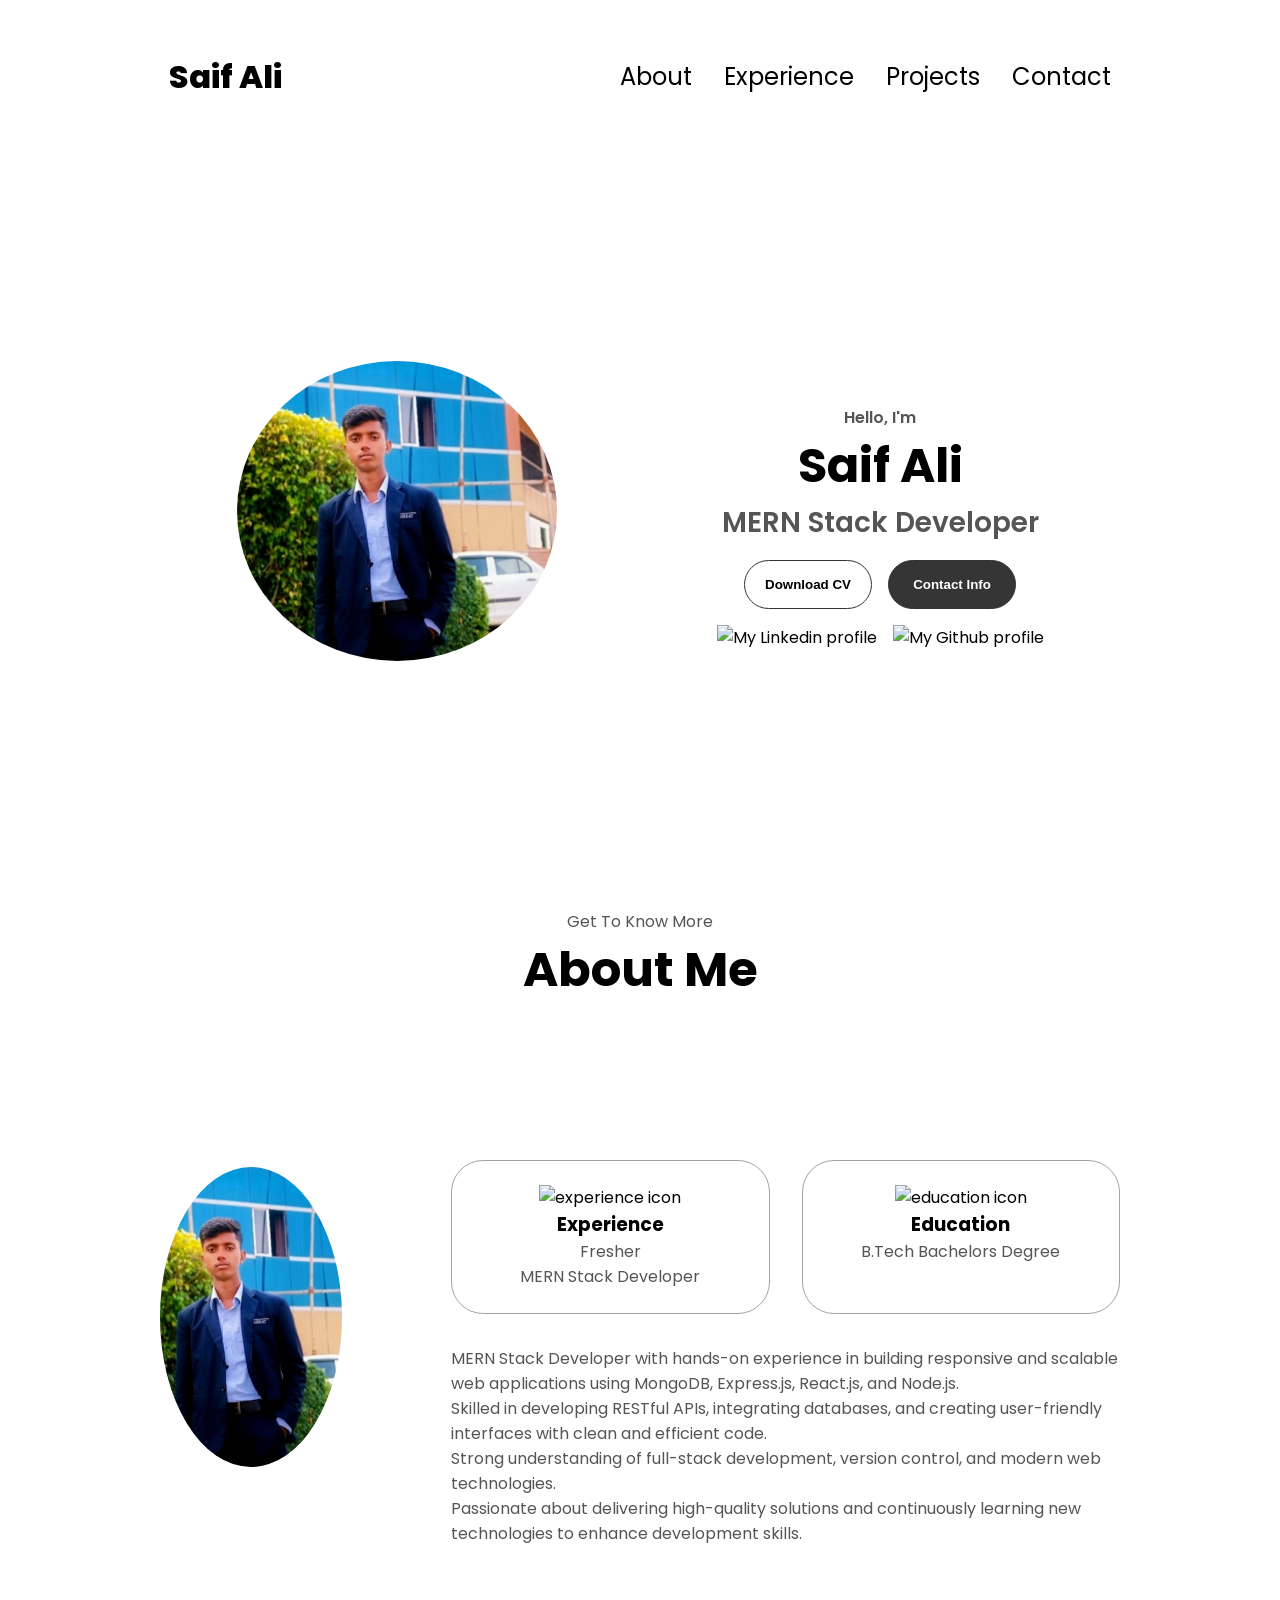
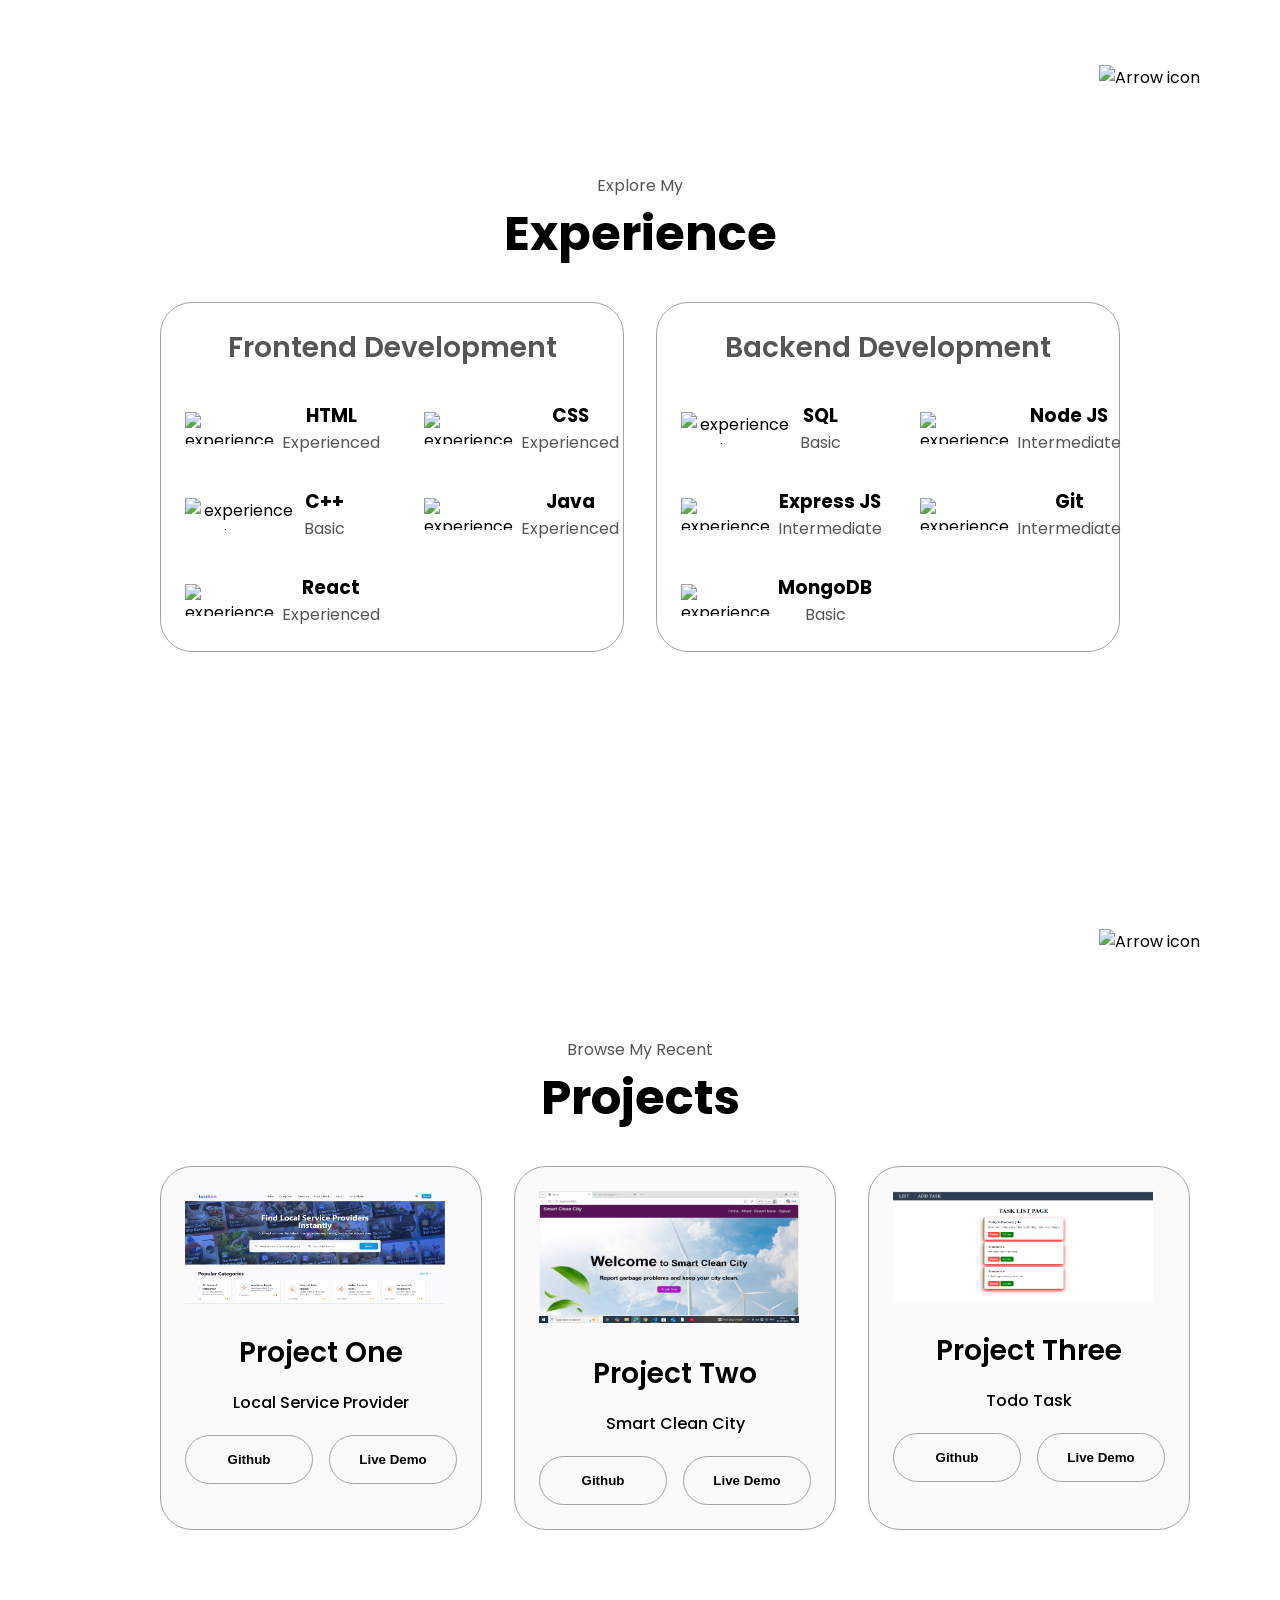
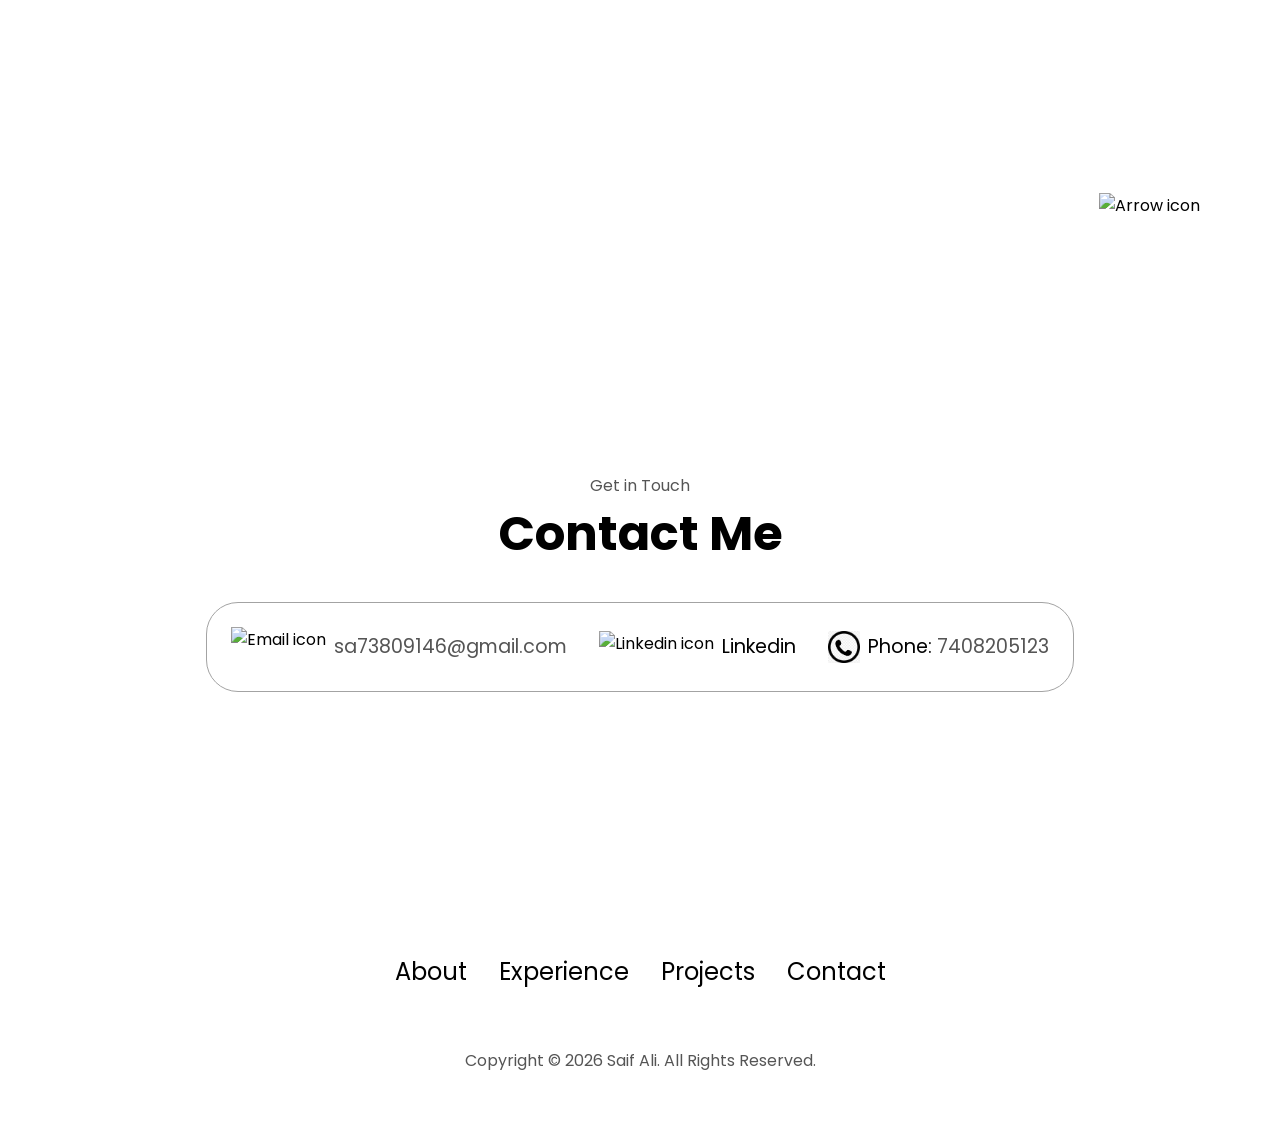
==== index.html @ ae5e022f "Initial portfolio commit" ====
<!DOCTYPE html>
<html lang="en">

<head>
        <meta charset="UTF-8">
        <meta name="viewport" content="width=device-width, initial-scale=1.0">
        <title>My Portfolio</title>
        <link rel="stylesheet" href="style.css" />
        <link rel="stylesheet" href="mediaquery.CSS" />
</head>

<body>
        <nav id="desktop-nav">
                <div class="logo">Saif Ali </div>
                <div>
                        <ul class="nav-links">
                                <li><a href="#about">About</a></li>
                                <li><a href="#experience">Experience</a></li>
                                <li><a href="#projects">Projects</a></li>
                                <li><a href="#contact">Contact</a></li>

                        </ul>
                </div>
        </nav>
        <nav id="hamburger-nav">
                <div class="logo">Saif Ali</div>
                <div class="hamburger-menu">
                        <div class="hamburger-icon" onclick="toggleMenu()">
                                <span></span>
                                <span></span>
                                <span></span>
                        </div>
                        <div class="menu-links">
                                <li><a href="#about" onclick="toggleMenu()">About</a></li>
                                <li><a href="#experience" onclick="toggleMenu()">Experience</a></li>
                                <li><a href="#projects" onclick="toggleMenu()">Projects</a></li>
                                <li><a href="#contact" onclick="toggleMenu()">Contact</a></li>

                        </div>
                </div>
        </nav>
        <section id="profile">
                <div class="section__pic-container">
                        <img src="./assets/pic.png.jpeg" alt="Rambabu Sonker profile picture">
                </div>
                <div class="section__text">
                        <p class="section__text__p1">Hello, I'm</p>
                        <h1 class="title">Saif Ali</h1>
                        <p class="section__text__p2">MERN Stack Developer</p>
                        <div class="btn-container">
                                <button class="btn btn-color-2"
                                        onclick="window.open('./assets/saif_resume_new.pdf')">Download CV</button>
                                <button class="btn btn-color-1" onclick="location.href='./#contact'">Contact
                                        Info</button>
                        </div>
                        <div id="socials-container">

                                <img src="./assets/linkedin.png" alt="My Linkedin profile" class="icon"
                                        onclick="location.href='https://www.linkedin.com/in/saif-ali-7187342ab/'">

                                <img src="./assets/github.png" alt="My Github profile" class="icon"
                                        onclick="location.href='https://github.com/SaifAli4602'">
                        </div>
                </div>
        </section>
        <section id="about">
                <p class="section__text__p1">Get To Know More</p>
                <h1 class="title">About Me</h1>
                <div class="section-container">
                        <div class="section__pic-container">
                                <img src="./assets/pic.png.jpeg" alt="profile picture" class="about-pic">
                        </div>
                        <div class="about-details-container">
                                <div class="about-containers">
                                        <div class="details-container">
                                                <img src="./assets/experience.png" alt="experience icon" class="icon">
                                                <h3>Experience</h3>
                                                <p>Fresher<br>MERN Stack Developer</p>

                                        </div>
                                        <div class="details-container">
                                                <img src="./assets/education.png" alt="education icon" class="icon">
                                                <h3>Education</h3>
                                                <p>B.Tech Bachelors Degree</p>

                                        </div>
                                </div>
                                <div class="text-container">
                                        <p>
                                                MERN Stack Developer with hands-on experience in building responsive and
                                                scalable
                                                web applications using MongoDB, Express.js, React.js, and Node.js.
                                                <br>
                                                Skilled in developing RESTful APIs, integrating databases, and creating
                                                user-friendly interfaces with clean and efficient code.
                                                <br>
                                                Strong understanding of full-stack development, version control, and
                                                modern web
                                                technologies.
                                                <br> Passionate about delivering
                                                high-quality solutions and continuously learning new technologies to
                                                enhance development skills.

                                        </p>

                                </div>

                        </div>
                </div>
                <img src="./assets/arrow.png" alt="Arrow icon" class="icon arrow"
                        onclick="location.href='./#experience'" />
        </section>
        <section id="experience">
                <p class="section__text__p1">Explore My</p>
                <h1 class="title">Experience</h1>
                <div class="experience-details-container">
                        <div class="about-containers">
                                <div class="details-container">
                                        <h2 class="experience-sub-title">Frontend Development</h2>
                                        <div class="article-container">
                                                <article>
                                                        <img src="./assets/checkmark.png" alt="experience icon"
                                                                class="icon">
                                                        <div>
                                                                <h3>HTML</h3>
                                                                <p>Experienced</p>
                                                        </div>
                                                </article>
                                                <article>
                                                        <img src="./assets/checkmark.png" alt="experience icon"
                                                                class="icon">
                                                        <div>
                                                                <h3>CSS</h3>
                                                                <p>Experienced</p>
                                                        </div>
                                                </article>
                                                <article>
                                                        <img src="./assets/checkmark.png" alt="experience icon"
                                                                class="icon">
                                                        <div>
                                                                <h3>C++</h3>
                                                                <p>Basic</p>
                                                        </div>
                                                </article>
                                                <!-- <article>
                                                        <img src="./assets/checkmark.png" alt="experience icon"
                                                                class="icon">
                                                        <div>
                                                                <h3>Python </h3>
                                                                <p>Basic</p>
                                                        </div>
                                                </article> -->
                                                <article>
                                                        <img src="./assets/checkmark.png" alt="experience icon"
                                                                class="icon">
                                                        <div>
                                                                <h3>Java</h3>
                                                                <p>Experienced</p>
                                                        </div>
                                                </article>
                                                <!-- <article>
                                                        <img src="./assets/checkmark.png" alt="experience icon"
                                                                class="icon">
                                                        <div>
                                                                <h3>Bootstrap</h3>
                                                                <p>Experienced</p>
                                                        </div>
                                                </article> -->
                                                <!-- <article>
                                                        <img src="./assets/checkmark.png" alt="experience icon"
                                                                class="icon">
                                                        <div>
                                                                <h3>Tailwind CSS</h3>
                                                                <p>Experienced</p>
                                                        </div>
                                                </article> -->
                                                <article>
                                                        <img src="./assets/checkmark.png" alt="experience icon"
                                                                class="icon">
                                                        <div>
                                                                <h3>React</h3>
                                                                <p>Experienced</p>
                                                        </div>
                                                </article>
                                        </div>
                                </div>
                                <div class="details-container">
                                        <h2 class="experience-sub-title">Backend Development</h2>
                                        <div class="article-container">
                                                <article>
                                                        <img src="./assets/checkmark.png" alt="experience icon"
                                                                class="icon">
                                                        <div>
                                                                <h3>SQL</h3>
                                                                <p>Basic</p>
                                                        </div>
                                                </article>
                                                <article>
                                                        <img src="./assets/checkmark.png" alt="experience icon"
                                                                class="icon">
                                                        <div>
                                                                <h3>Node JS</h3>
                                                                <p>Intermediate</p>
                                                        </div>
                                                </article>
                                                <article>
                                                        <img src="./assets/checkmark.png" alt="experience icon"
                                                                class="icon">
                                                        <div>
                                                                <h3>Express JS </h3>
                                                                <p>Intermediate</p>
                                                        </div>
                                                </article>
                                                <article>
                                                        <img src="./assets/checkmark.png" alt="experience icon"
                                                                class="icon">
                                                        <div>
                                                                <h3>Git </h3>
                                                                <p>Intermediate</p>
                                                        </div>
                                                </article>
                                                <article>
                                                        <img src="./assets/checkmark.png" alt="experience icon"
                                                                class="icon">
                                                        <div>
                                                                <h3>MongoDB</h3>
                                                                <p>Basic</p>
                                                        </div>
                                                </article>

                                        </div>
                                </div>


                        </div>
                </div>
                <img src="./assets/arrow.png" alt="Arrow icon" class="icon arrow"
                        onclick="location.href='./#projects'" />
        </section>
        <section id="projects">
                <p class="section__text__p1">Browse My Recent</p>
                <h1 class="title">Projects</h1>
                <div class="experience-details-container">
                        <div class="about-containers">
                                <div class="details-container color-container">
                                        <div class="article-container">
                                                <img src="./assets/Real-Project-Photo.png" alt="Project 1"
                                                        class="project-img" />
                                        </div>
                                        <h2 class="experience-sub-title project-title">Project One</h2>
                                        <p class="proName">Local Service Provider</p>
                                        <div class="btn-container">
                                                <button class="btn btn-color-2 project-btn"
                                                        onclick="location.href='https://github.com/RambabuSonker/Local-Service-Provider'">
                                                        Github
                                                </button>
                                                <button class="btn btn-color-2 project-btn"
                                                        onclick="location.href='https://new-locallink.vercel.app/'">
                                                        Live Demo
                                                </button>
                                        </div>
                                </div>
                                <div class="details-container color-container">
                                        <div class="article-container">
                                                <img src="./assets/Screenshot (3).png" alt="Project 2"
                                                        class="project-img">
                                        </div>
                                        <h2 class="experience-sub-title project-title">Project Two</h2>
                                        <p class="proName">Smart Clean City</p>

                                        <div class="btn-container">
                                                <button class="btn btn-color-2 project-btn"
                                                        onclick="location.href='https://github.com/SaifAli4602'">
                                                        Github
                                                </button>
                                                <button class="btn btn-color-2 project-btn"
                                                        onclick="location.href='https://github.com/SaifAli4602/smart-clean-city-project.git'">
                                                        Live Demo
                                                </button>
                                        </div>
                                </div>
                                <div class="details-container color-container">
                                        <div class="article-container">
                                                <img src="./assets/Screenshot (14).png" alt="Project 3"
                                                        class="project-img">
                                        </div>
                                        <h2 class="experience-sub-title project-title">Project Three</h2>
                                        <p class="proName">Todo Task</p>
                                        <div class="btn-container">
                                                <button class="btn btn-color-2 project-btn"
                                                        onclick="location.href='https://github.com/'">
                                                        Github
                                                </button>
                                                <button class="btn btn-color-2 project-btn"
                                                        onclick="location.href='https://github.com/'">
                                                        Live Demo
                                                </button>
                                        </div>
                                </div>
                        </div>
                </div>
                <img src="./assets/arrow.png" alt="Arrow icon" class="icon arrow" onclick="location.href='#projects'" />
        </section>
        <section id="contact">
                <p class="section__text__p1">Get in Touch</p>
                <h1 class="title">Contact Me</h1>
                <div class="contact-info-upper-container">
                        <div class="contact-info-container">
                                <img src="./assets/email.png" alt="Email icon" class="icon contact-icon email-icon" />
                                <p>sa73809146@gmail.com</p>
                        </div>
                        <div class="contact-info-container">
                                <img src="./assets/linkedin.png" alt="Linkedin icon" class="icon contact-icon" />
                                <p><a href="https://www.linkedin.com/in/saif-ali-7187342ab/"
                                                target="_blank">Linkedin</a></p>

                        </div>
                        <div class="contact-info-container">
                                <img src="./assets/call.png" alt="Linkedin icon" class="icon contact-icon" />
                                <p><a>Phone: </a>7408205123</p>


                        </div>
                </div>
        </section>
        <footer>
                <nav>
                        <div class="nav-links-container">
                                <ul class="nav-links">
                                        <li><a href="#about">About</a></li>
                                        <li><a href="#experience">Experience</a></li>
                                        <li><a href="#projects">Projects</a></li>
                                        <li><a href="#contact">Contact</a></li>

                                </ul>
                        </div>
                </nav>
                <p>Copyright &#169; 2026 Saif Ali. All Rights Reserved.</p>
        </footer>
        <script src="script.js"></script>
</body>

</html>
---- style.css ----
/* GENERAL */

@import url("https://fonts.googleapis.com/css2?family=Poppins:wght@300;400;500;600&display=swap");


* {
      margin: 0;
      padding: 0;
}

body {
      font-family: "Poppins", sans-serif;
}

html {
      scroll-behavior: smooth;
}

p {
      color: rgb(85, 85, 85);
}

/* TRANSITION */
a,
.btn {
      transition: all 3000ms ease;
}


/* DESKTOP NAV */
nav,
.nav-links {
      display: flex;
}

nav {
      justify-content: space-around;
      align-items: center;
      height: 17vh;
}

.nav-links {
      gap: 2rem;
      list-style: none;
      font-size: 1.5rem;
}

a {
      color: black;
      text-decoration: none;
      text-decoration-color: white;
}

a:hover {
      color: gray;
      text-decoration: underline;
      text-underline-offset: 1rem;
      text-decoration-color: rgb(181, 181, 181);
}

.logo {
      font-size: 2rem;
      font-weight: 800;
}

.logo:hover {
      cursor: default;
}

/* HAMBURGER MENU */
#hamburger-nav {
      display: none;
}

.hamburger-menu {
      position: relative;
      display: inline-block;
}

.hamburger-icon {
      display: flex;
      flex-direction: column;
      justify-content: space-between;
      height: 24px;
      width: 30px;
      cursor: pointer;
}

.hamburger-icon span {
      width: 0100%;
      height: 2px;
      background-color: black;
      transition: all 0.3 ease-in-out;
}

.menu-links {
      position: absolute;
      top: 100%;
      right: 0;
      background-color: white;
      width: fit-content;
      max-height: 0;
      overflow: hidden;
      transition: all 0.3 ease-in-out;

}

.menu-links a {
      display: block;
      padding: 10px;
      text-align: center;
      font-size: 1.5rem;
      color: black;
      text-decoration: none;
      transition: all 0.3 ease-in-out;
}

.menu-links li {
      list-style: none;

}

.menu-links.open {
      max-height: 300px;
}

.hamburger-icon.open span:first-child {
      transform: rotate(45deg) translate(10px, 5px);
}

.hamburger-icon.open span:nth-child(2) {
      opacity: 0;
}

.hamburger-icon.open span:last-child {
      transform: rotate(-45deg) translate(10px, -5px);
}

.hamburger-icon span:first-child {
      transform: none;
}

.hamburger-icon span:first-child {
      opacity: 1;
}

.hamburger-icon span:first-child {
      transform: none;
}

/* SECTION */

section {
      padding-top: 4vh;
      height: 96vh;
      margin: 0 10rem;
      box-sizing: border-box;
      min-height: fit-content;

}

.section-container {
      display: flex;
}


.section__pic-container img {
      margin-top: 30px;
      width: 80%;
      height: 75%;
      border-radius: 60%;
      object-fit: cover;
}


/* PROFILE */


#profile {
      display: flex;
      justify-content: center;
      gap: 5rem;
      height: 80vh;
}


.section__pic-container {

      display: flex;
      height: 400px;
      width: 400px;
      margin: auto 0;
}

.section__text {
      align-self: center;
      text-align: center;
}

.section__text p {
      font-weight: 600;
}

.section__text__p1 {
      text-align: center;
}

.section__text__p2 {
      font-size: 1.75rem;
      margin-bottom: 1rem;

}

.title {
      font-size: 3rem;
      text-align: center;
}

#socials-container {
      display: flex;
      justify-content: center;
      margin-top: 1rem;
      gap: 1rem;
}

/* ICONS */

.icon {
      cursor: pointer;
      height: 2rem;
}

/* BUTTONS */

.btn-container {
      display: flex;
      justify-content: center;
      gap: 1rem;

}

.btn {
      font-weight: 600;
      transition: all 300ms ease;
      padding: 1rem;
      width: 8rem;
      border-radius: 2rem;

}

.btn-color-1,
.btn-color-2 {
      border: rgb(53, 53, 53) 0.1rem solid;
}

.btn-color-1:hover,
.btn-color-2:hover {
      cursor: pointer;
}

.btn-color-1,
.btn-color-2:hover {
      background: rgb(53, 53, 53);
      color: white;

}

.btn-color-1:hover {
      background: rgb(0, 0, 0);
}

.btn-color-2 {
      background: none;
}

.btn-color-2:hover {
      border: rgb(255, 255, 255) 0.1rem solid;
}

.btn-container {
      gap: 1rem;
}

/* ABOUT SECTION */

#about {
      position: relative;
}

.about-containers {
      gap: 2rem;
      margin-bottom: 2rem;
      margin-top: 2rem;
}

.about-details-container {
      justify-content: center;
      flex-direction: column;
}

.about-containers,
.about-details-container {
      display: flex;
}

.about-pic {
      border-radius: 2rem;

}

.arrow {
      position: absolute;
      right: -5rem;
      bottom: 2.5rem;
}

.details-container {
      padding: 1.5rem;
      flex: 1;
      background: white;
      border-radius: 2rem;
      border: rgb(53, 53, 53) 0.1rem solid;
      border-color: rgb(163, 163, 163);
      text-align: center;
}

.section-container {
      gap: 4rem;
      height: 80%;

}

.section__pic-container {
      height: 400px;
      width: 400px;
      margin: auto 0;
}

/* EXPERIENCE SECTION*/

#experience {
      position: relative;
}

.experience-sub-title {
      color: rgb(85, 85, 85);
      font-weight: 600;
      font-size: 1.75rem;
      margin-bottom: 2rem;
}

.experience-details-container {
      display: flex;
      justify-content: center;
      flex-direction: column;
}

.article-container {
      display: grid;
      grid-template-columns: repeat(2, 1fr);
      column-gap: 4rem;
      row-gap: 2rem;
      /* width: 250%; */
}

.article-container img {
      /* display: grid;
      grid-template-columns: repeat(2, 1fr);
      column-gap: 4rem;
      row-gap: 2rem; */
      width: 250%;
}

.proName {
      padding-bottom: 20px;
      font-weight: 500;
      color: black;
}


article {
      display: flex;
      width: 10rem;
      align-items: center;
      justify-content: space-around;
      gap: 0.5rem;
}

article .icon {
      cursor: default;
}

/*PROJECT SECTION*/

#projects {
      position: relative;
}

.color-container {
      border-color: rgb(163, 163, 163);
      background: rgb(250, 250, 250);
}


.project-img {
      /* border-radius: 2rem; */
      width: 90%;
      height: 90%;

}

.project-title {
      margin: 1rem;
      color: black;
      /* padding-right: 10px; */

}




.project-btn {
      color: black;
      border-color: rgb(163, 163, 163);
}

/*CONTACT*/

#contact {
      display: flex;
      justify-content: center;
      flex-direction: column;
      height: 70vh;

}

.contact-info-upper-container {
      display: flex;
      justify-content: center;
      border-radius: 2rem;
      border: rgb(53, 53, 53) 0.1rem solid;
      border-color: rgb(163, 163, 163);
      background: (250, 250, 250);
      margin: 2rem auto;
      padding: 0.5rem;
}

.contact-info-container {
      display: flex;
      align-items: center;
      justify-content: center;
      gap: 0.5rem;
      margin: 1rem;
}

.contact-info-container p {
      font-size: larger;
}

.contact-icon {
      cursor: default;

}

.email-icon {
      height: 2.5rem;
}

/*Footer Section*/

footer {
      height: 26vh;
      margin: 0 1rem;
}

footer p {
      text-align: center;
}

footer nav {
      justify-content: center;
}
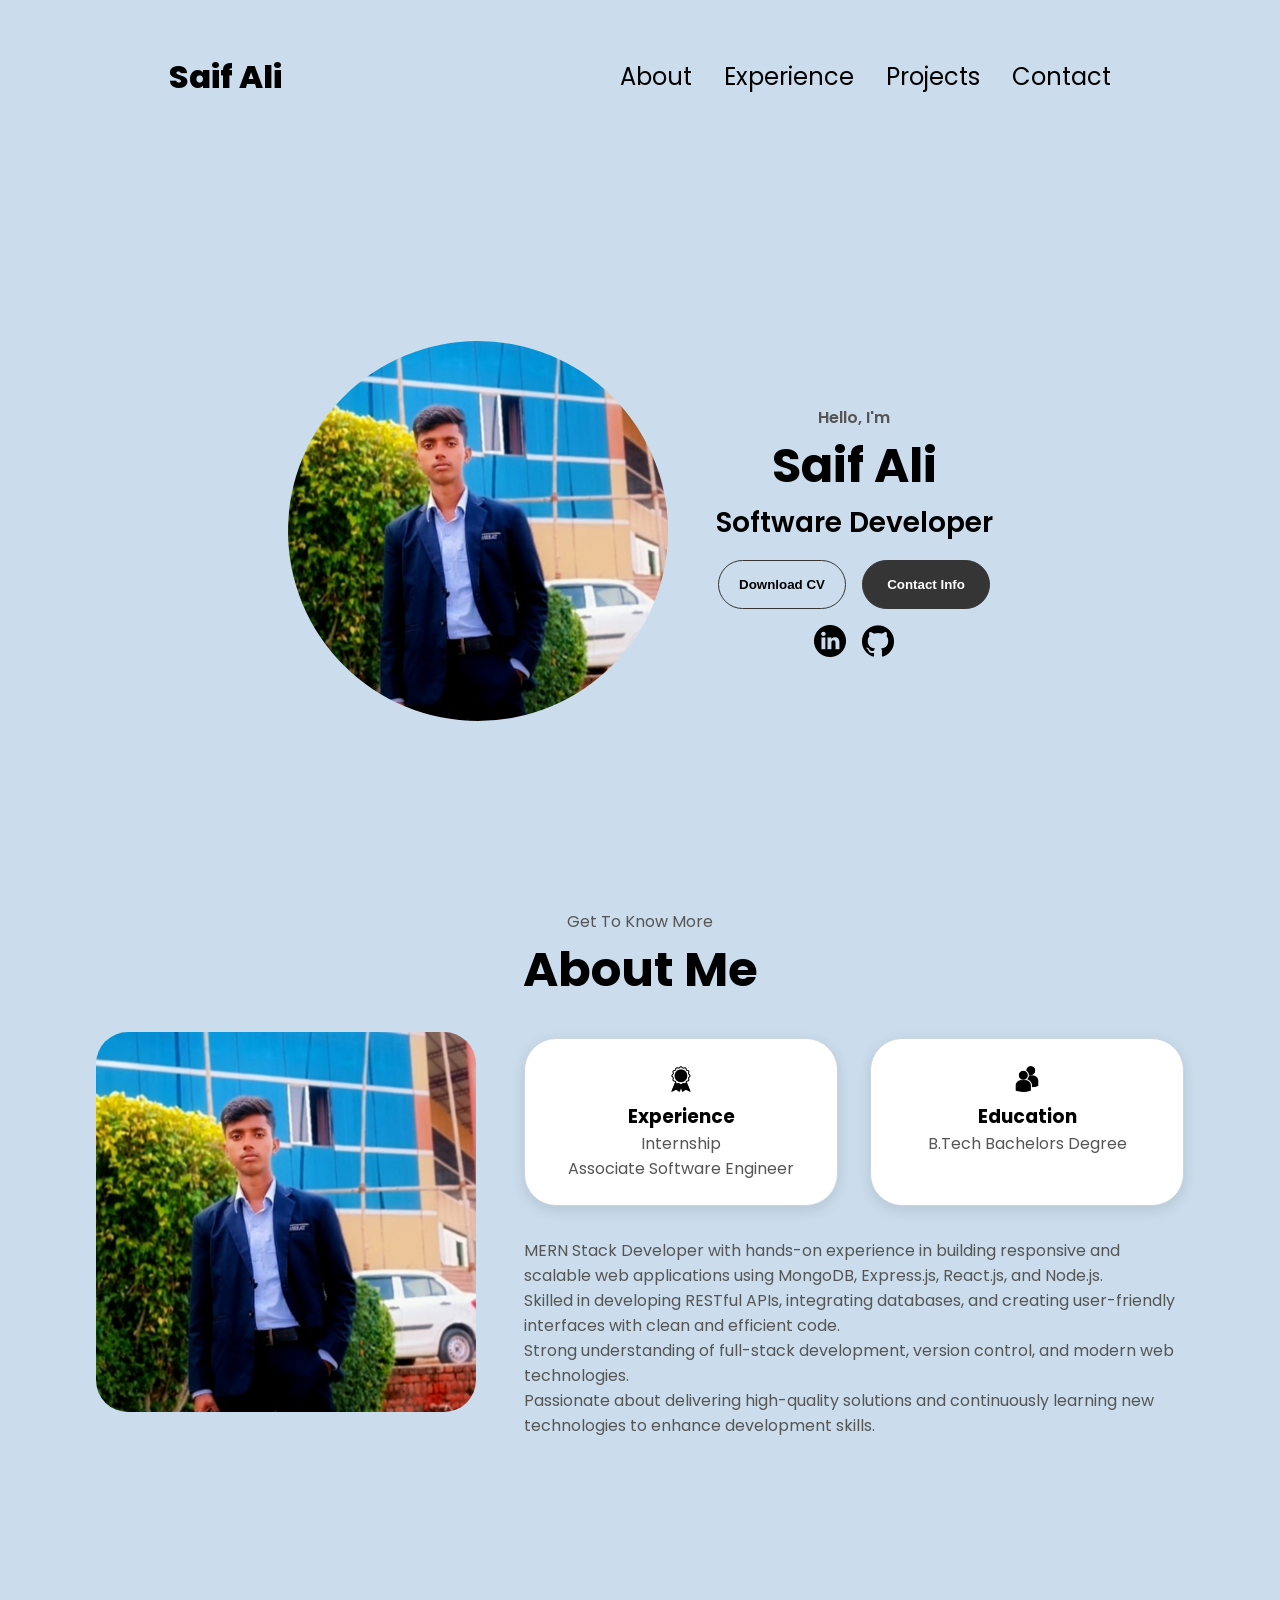
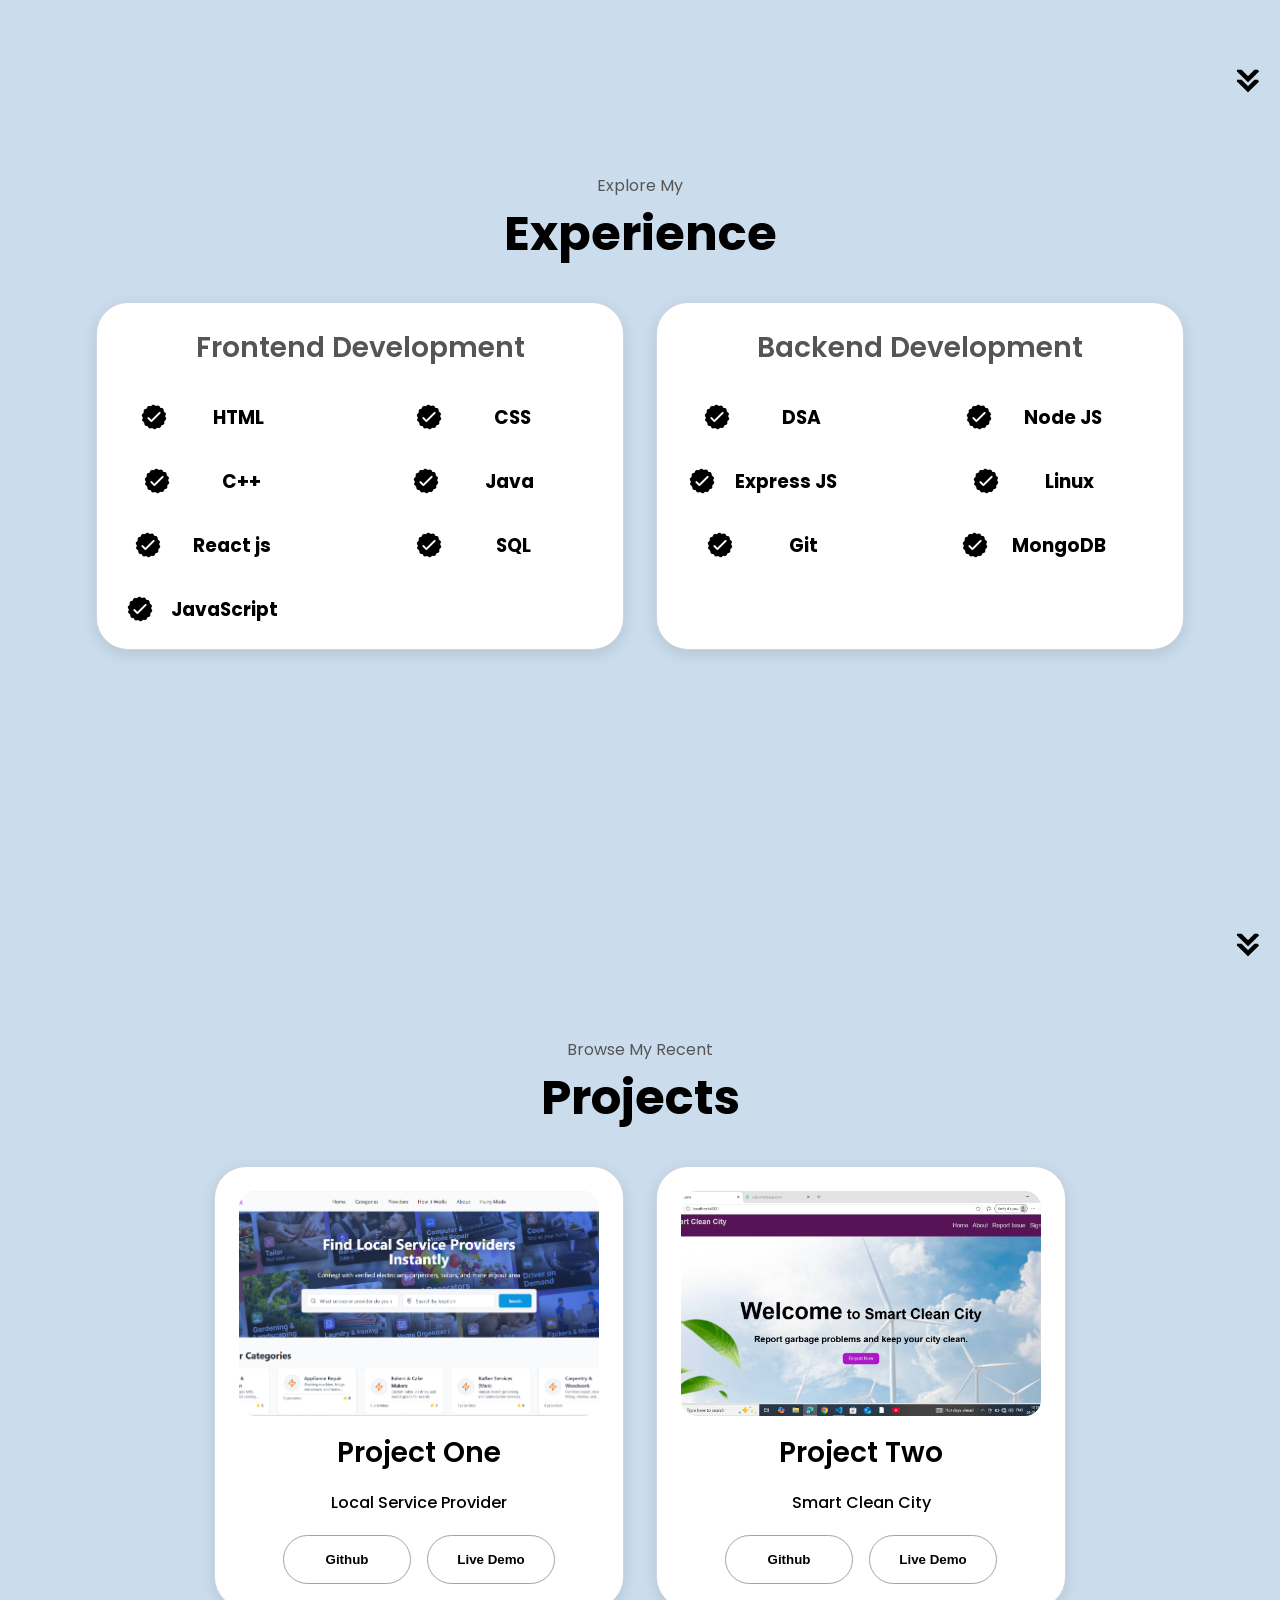
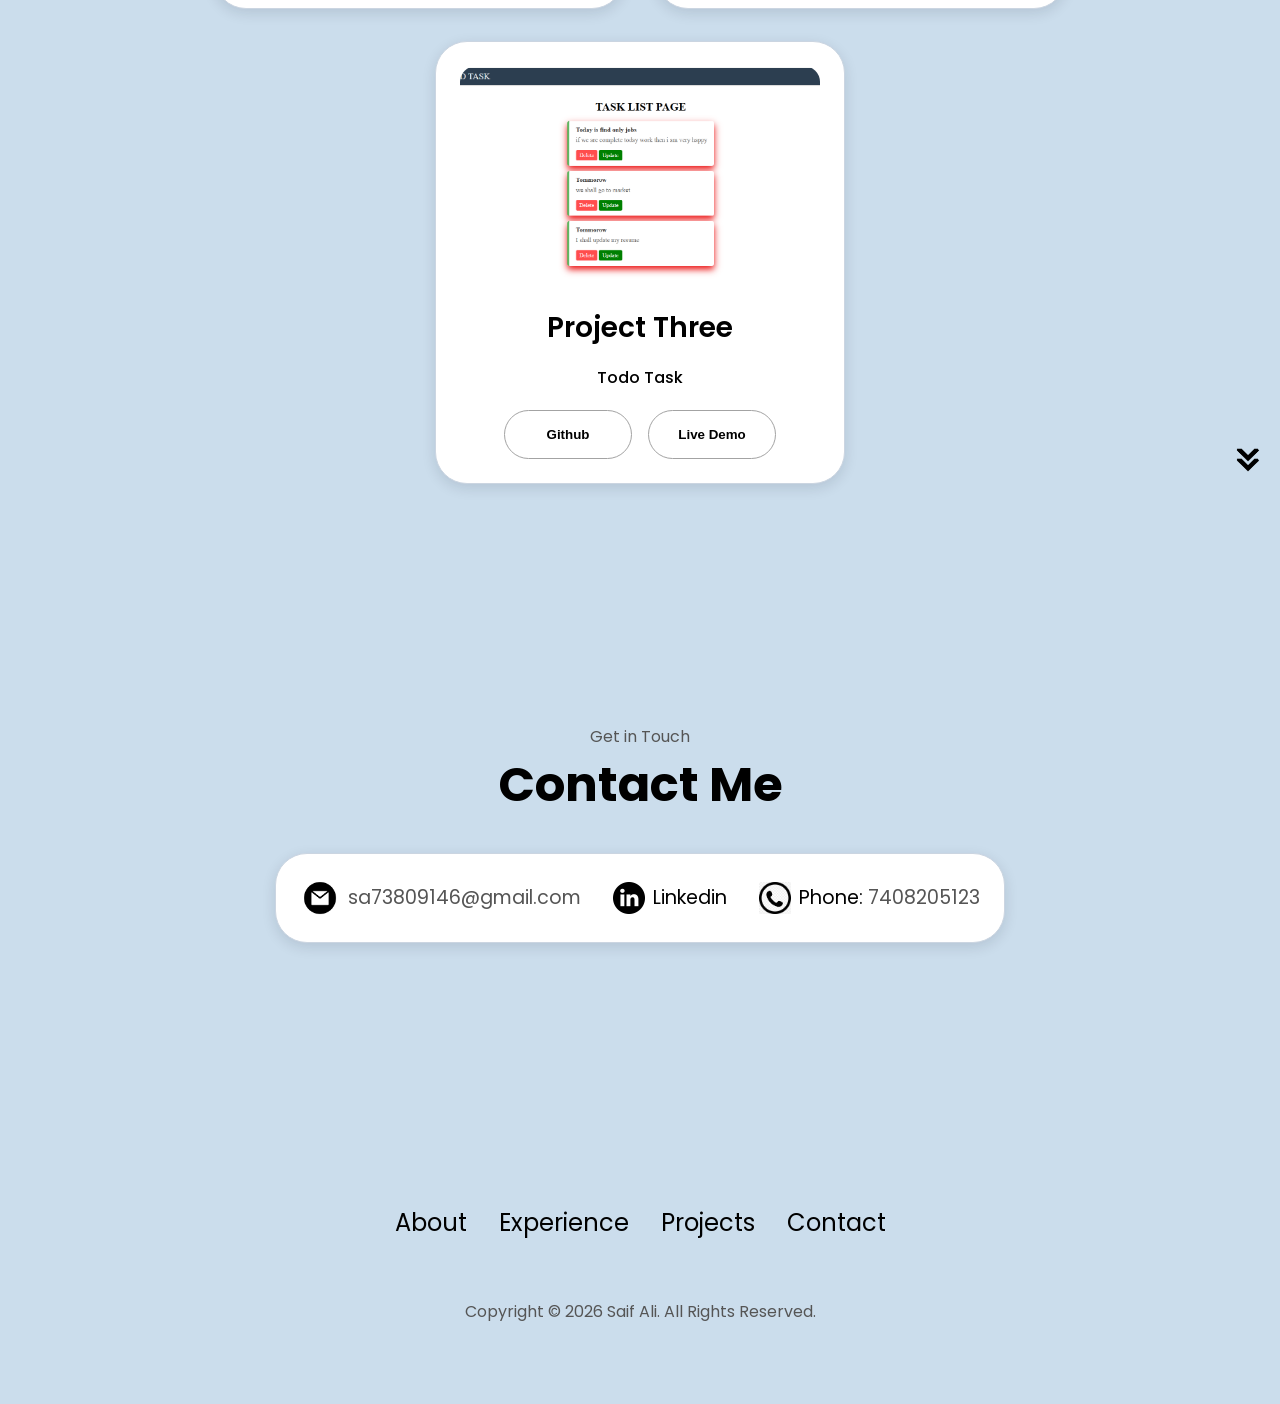
==== commit 1cc051b4: "Update portfolio and resume" ====
--- a/index.html
+++ b/index.html
@@ -41,15 +41,15 @@
         </nav>
         <section id="profile">
                 <div class="section__pic-container">
-                        <img src="./assets/pic.png.jpeg" alt="Rambabu Sonker profile picture">
+                        <img src="./assets/pic.png.jpeg" alt="Saif Ali profile picture">
                 </div>
                 <div class="section__text">
                         <p class="section__text__p1">Hello, I'm</p>
                         <h1 class="title">Saif Ali</h1>
-                        <p class="section__text__p2">MERN Stack Developer</p>
+                        <p class="section__text__p2">Software Developer</p>
                         <div class="btn-container">
                                 <button class="btn btn-color-2"
-                                        onclick="window.open('./assets/saif_resume_new.pdf')">Download CV</button>
+                                        onclick="window.open('./assets/Saif_Ali_Resume_SoftwareDeveloper.pdf')">Download CV</button>
                                 <button class="btn btn-color-1" onclick="location.href='./#contact'">Contact
                                         Info</button>
                         </div>
@@ -75,7 +75,7 @@
                                         <div class="details-container">
                                                 <img src="./assets/experience.png" alt="experience icon" class="icon">
                                                 <h3>Experience</h3>
-                                                <p>Fresher<br>MERN Stack Developer</p>
+                                                <p>Internship<br>Associate Software Engineer</p>
 
                                         </div>
                                         <div class="details-container">
@@ -123,7 +123,7 @@
                                                                 class="icon">
                                                         <div>
                                                                 <h3>HTML</h3>
-                                                                <p>Experienced</p>
+                                                                <!-- <p>Experienced</p> -->
                                                         </div>
                                                 </article>
                                                 <article>
@@ -131,7 +131,7 @@
                                                                 class="icon">
                                                         <div>
                                                                 <h3>CSS</h3>
-                                                                <p>Experienced</p>
+                                                                <!-- <p>Experienced</p> -->
                                                         </div>
                                                 </article>
                                                 <article>
@@ -139,47 +139,41 @@
                                                                 class="icon">
                                                         <div>
                                                                 <h3>C++</h3>
-                                                                <p>Basic</p>
-                                                        </div>
-                                                </article>
-                                                <!-- <article>
-                                                        <img src="./assets/checkmark.png" alt="experience icon"
-                                                                class="icon">
-                                                        <div>
-                                                                <h3>Python </h3>
-                                                                <p>Basic</p>
-                                                        </div>
-                                                </article> -->
+                                                                <!-- <p>Basic</p> -->
+                                                        </div>
+                                                </article>
+                                              
                                                 <article>
                                                         <img src="./assets/checkmark.png" alt="experience icon"
                                                                 class="icon">
                                                         <div>
                                                                 <h3>Java</h3>
-                                                                <p>Experienced</p>
-                                                        </div>
-                                                </article>
-                                                <!-- <article>
-                                                        <img src="./assets/checkmark.png" alt="experience icon"
-                                                                class="icon">
-                                                        <div>
-                                                                <h3>Bootstrap</h3>
-                                                                <p>Experienced</p>
-                                                        </div>
-                                                </article> -->
-                                                <!-- <article>
-                                                        <img src="./assets/checkmark.png" alt="experience icon"
-                                                                class="icon">
-                                                        <div>
-                                                                <h3>Tailwind CSS</h3>
-                                                                <p>Experienced</p>
-                                                        </div>
-                                                </article> -->
-                                                <article>
-                                                        <img src="./assets/checkmark.png" alt="experience icon"
-                                                                class="icon">
-                                                        <div>
-                                                                <h3>React</h3>
-                                                                <p>Experienced</p>
+                                                                <!-- <p>Experienced</p> -->
+                                                        </div>
+                                                </article>
+                                             
+                                                <article>
+                                                        <img src="./assets/checkmark.png" alt="experience icon"
+                                                                class="icon">
+                                                        <div>
+                                                                <h3>React js</h3>
+                                                                <!-- <p>Experienced</p> -->
+                                                        </div>
+                                                </article>
+                                                 <article>
+                                                        <img src="./assets/checkmark.png" alt="experience icon"
+                                                                class="icon">
+                                                        <div>
+                                                                <h3>SQL</h3>
+                                                                <!-- <p>Basic</p> -->
+                                                        </div>
+                                                </article>
+                                                  <article>
+                                                        <img src="./assets/checkmark.png" alt="experience icon"
+                                                                class="icon">
+                                                        <div>
+                                                                <h3>JavaScript</h3>
+                                                                <!-- <p>Basic</p> -->
                                                         </div>
                                                 </article>
                                         </div>
@@ -191,8 +185,8 @@
                                                         <img src="./assets/checkmark.png" alt="experience icon"
                                                                 class="icon">
                                                         <div>
-                                                                <h3>SQL</h3>
-                                                                <p>Basic</p>
+                                                                <h3>DSA</h3>
+                                                                <!-- <p>Basic</p> -->
                                                         </div>
                                                 </article>
                                                 <article>
@@ -200,7 +194,7 @@
                                                                 class="icon">
                                                         <div>
                                                                 <h3>Node JS</h3>
-                                                                <p>Intermediate</p>
+                                                                <!-- <p>Intermediate</p> -->
                                                         </div>
                                                 </article>
                                                 <article>
@@ -208,7 +202,16 @@
                                                                 class="icon">
                                                         <div>
                                                                 <h3>Express JS </h3>
-                                                                <p>Intermediate</p>
+                                                                <!-- <p>Intermediate</p> -->
+                                                        </div>
+                                                </article>
+
+                                                 <article>
+                                                        <img src="./assets/checkmark.png" alt="experience icon"
+                                                                class="icon">
+                                                        <div>
+                                                                <h3>Linux</h3>
+                                                                <!-- <p>Experienced</p> -->
                                                         </div>
                                                 </article>
                                                 <article>
@@ -216,7 +219,7 @@
                                                                 class="icon">
                                                         <div>
                                                                 <h3>Git </h3>
-                                                                <p>Intermediate</p>
+                                                                <!-- <p>Intermediate</p> -->
                                                         </div>
                                                 </article>
                                                 <article>
@@ -224,7 +227,7 @@
                                                                 class="icon">
                                                         <div>
                                                                 <h3>MongoDB</h3>
-                                                                <p>Basic</p>
+                                                                <!-- <p>Basic</p> -->
                                                         </div>
                                                 </article>
 
@@ -251,7 +254,7 @@
                                         <p class="proName">Local Service Provider</p>
                                         <div class="btn-container">
                                                 <button class="btn btn-color-2 project-btn"
-                                                        onclick="location.href='https://github.com/RambabuSonker/Local-Service-Provider'">
+                                                        onclick="location.href='https://github.com/SaifAli4602/Local-Link-Services.git'">
                                                         Github
                                                 </button>
                                                 <button class="btn btn-color-2 project-btn"
@@ -270,7 +273,7 @@
 
                                         <div class="btn-container">
                                                 <button class="btn btn-color-2 project-btn"
-                                                        onclick="location.href='https://github.com/SaifAli4602'">
+                                                        onclick="location.href='https://github.com/SaifAli4602/smart-clean-city-project.git'">
                                                         Github
                                                 </button>
                                                 <button class="btn btn-color-2 project-btn"
@@ -322,7 +325,7 @@
 
                         </div>
                 </div>
-        </section>
+        </section> 
         <footer>
                 <nav>
                         <div class="nav-links-container">
@@ -340,4 +343,4 @@
         <script src="script.js"></script>
 </body>
 
-</html>+</html>
--- a/style.css
+++ b/style.css
@@ -2,6 +2,16 @@
 
 @import url("https://fonts.googleapis.com/css2?family=Poppins:wght@300;400;500;600&display=swap");
 
+/* ---- THEME: yahan se background/card colors badal sakte ho ---- */
+:root {
+      --bg-start: #E3E9F5;
+      --bg-end: #C9D6EC;
+      /* page background: professional slate-blue gradient */
+      --surface: #FFFFFF;
+      /* cards, dropdown menu */
+      --border: #CBD5E1;
+      /* card borders */
+}
 
 * {
       margin: 0;
@@ -10,10 +20,17 @@
 
 body {
       font-family: "Poppins", sans-serif;
+      background: rgb(203, 221, 236);
+      background-attachment: fixed;
+      min-height: 100vh;
 }
 
 html {
       scroll-behavior: smooth;
+}
+
+img {
+      max-width: 100%;
 }
 
 p {
@@ -23,7 +40,7 @@
 /* TRANSITION */
 a,
 .btn {
-      transition: all 3000ms ease;
+      transition: all 300ms ease;
 }
 
 
@@ -87,41 +104,42 @@
 }
 
 .hamburger-icon span {
-      width: 0100%;
+      width: 100%;
       height: 2px;
       background-color: black;
-      transition: all 0.3 ease-in-out;
+      transition: all 0.3s ease-in-out;
 }
 
 .menu-links {
       position: absolute;
       top: 100%;
       right: 0;
-      background-color: white;
+      z-index: 20;
+      background-color: var(--surface);
+      border-radius: 1rem;
       width: fit-content;
       max-height: 0;
       overflow: hidden;
-      transition: all 0.3 ease-in-out;
-
+      transition: all 0.3s ease-in-out;
 }
 
 .menu-links a {
       display: block;
-      padding: 10px;
+      padding: 10px 24px;
       text-align: center;
       font-size: 1.5rem;
       color: black;
       text-decoration: none;
-      transition: all 0.3 ease-in-out;
+      transition: all 0.3s ease-in-out;
 }
 
 .menu-links li {
       list-style: none;
-
 }
 
 .menu-links.open {
       max-height: 300px;
+      box-shadow: 0 8px 24px rgba(15, 23, 42, 0.15);
 }
 
 .hamburger-icon.open span:first-child {
@@ -136,60 +154,47 @@
       transform: rotate(-45deg) translate(10px, -5px);
 }
 
-.hamburger-icon span:first-child {
-      transform: none;
-}
-
-.hamburger-icon span:first-child {
-      opacity: 1;
-}
-
-.hamburger-icon span:first-child {
-      transform: none;
-}
-
 /* SECTION */
 
 section {
       padding-top: 4vh;
-      height: 96vh;
+      min-height: 96vh;
       margin: 0 10rem;
       box-sizing: border-box;
-      min-height: fit-content;
-
 }
 
 .section-container {
       display: flex;
-}
-
+      gap: 4rem;
+}
+
+
+/* PROFILE */
+
+#profile {
+      display: flex;
+      justify-content: center;
+      gap: 5rem;
+      min-height: 80vh;
+}
+
+.section__pic-container {
+      display: flex;
+      height: 380px;
+      width: 380px;
+      margin: auto 0;
+      flex-shrink: 0;
+}
 
 .section__pic-container img {
-      margin-top: 30px;
-      width: 80%;
-      height: 75%;
-      border-radius: 60%;
+      width: 100%;
+      height: 100%;
+      border-radius: 50%;
       object-fit: cover;
 }
 
-
-/* PROFILE */
-
-
-#profile {
-      display: flex;
-      justify-content: center;
-      gap: 5rem;
-      height: 80vh;
-}
-
-
-.section__pic-container {
-
-      display: flex;
-      height: 400px;
-      width: 400px;
-      margin: auto 0;
+.section__pic-container .about-pic {
+      border-radius: 2rem;
 }
 
 .section__text {
@@ -208,7 +213,7 @@
 .section__text__p2 {
       font-size: 1.75rem;
       margin-bottom: 1rem;
-
+      color:black
 }
 
 .title {
@@ -228,6 +233,7 @@
 .icon {
       cursor: pointer;
       height: 2rem;
+      flex-shrink: 0;
 }
 
 /* BUTTONS */
@@ -235,17 +241,15 @@
 .btn-container {
       display: flex;
       justify-content: center;
+      flex-wrap: wrap;
       gap: 1rem;
-
 }
 
 .btn {
       font-weight: 600;
-      transition: all 300ms ease;
       padding: 1rem;
       width: 8rem;
       border-radius: 2rem;
-
 }
 
 .btn-color-1,
@@ -262,7 +266,6 @@
 .btn-color-2:hover {
       background: rgb(53, 53, 53);
       color: white;
-
 }
 
 .btn-color-1:hover {
@@ -275,10 +278,6 @@
 
 .btn-color-2:hover {
       border: rgb(255, 255, 255) 0.1rem solid;
-}
-
-.btn-container {
-      gap: 1rem;
 }
 
 /* ABOUT SECTION */
@@ -303,11 +302,6 @@
       display: flex;
 }
 
-.about-pic {
-      border-radius: 2rem;
-
-}
-
 .arrow {
       position: absolute;
       right: -5rem;
@@ -317,23 +311,12 @@
 .details-container {
       padding: 1.5rem;
       flex: 1;
-      background: white;
+      min-width: 0;
+      background: var(--surface);
       border-radius: 2rem;
-      border: rgb(53, 53, 53) 0.1rem solid;
-      border-color: rgb(163, 163, 163);
-      text-align: center;
-}
-
-.section-container {
-      gap: 4rem;
-      height: 80%;
-
-}
-
-.section__pic-container {
-      height: 400px;
-      width: 400px;
-      margin: auto 0;
+      border: var(--border) 0.1rem solid;
+      box-shadow: 0 4px 14px rgba(15, 23, 42, 0.12);
+      text-align: center;
 }
 
 /* EXPERIENCE SECTION*/
@@ -357,18 +340,9 @@
 
 .article-container {
       display: grid;
-      grid-template-columns: repeat(2, 1fr);
+      grid-template-columns: repeat(2, minmax(0, 1fr));
       column-gap: 4rem;
       row-gap: 2rem;
-      /* width: 250%; */
-}
-
-.article-container img {
-      /* display: grid;
-      grid-template-columns: repeat(2, 1fr);
-      column-gap: 4rem;
-      row-gap: 2rem; */
-      width: 250%;
 }
 
 .proName {
@@ -396,28 +370,39 @@
       position: relative;
 }
 
+/* 3 cards ek row me; jagah kam ho to neeche wrap ho jate hain */
+#projects .about-containers {
+      flex-wrap: wrap;
+      justify-content: center;
+}
+
+#projects .details-container {
+      flex: 1 1 300px;
+      max-width: 360px;
+}
+
+#projects .article-container {
+      display: block;
+}
+
 .color-container {
-      border-color: rgb(163, 163, 163);
-      background: rgb(250, 250, 250);
-}
-
+      background: var(--surface);
+}
 
 .project-img {
-      /* border-radius: 2rem; */
-      width: 90%;
-      height: 90%;
-
+      display: block;
+      width: 100%;
+      height: auto;
+      aspect-ratio: 16 / 10;
+      object-fit: cover;
+      object-position: top;
+      border-radius: 1rem;
 }
 
 .project-title {
       margin: 1rem;
       color: black;
-      /* padding-right: 10px; */
-
-}
-
-
-
+}
 
 .project-btn {
       color: black;
@@ -430,17 +415,18 @@
       display: flex;
       justify-content: center;
       flex-direction: column;
-      height: 70vh;
-
+      min-height: 70vh;
 }
 
 .contact-info-upper-container {
       display: flex;
       justify-content: center;
+      flex-wrap: wrap;
+      max-width: 100%;
       border-radius: 2rem;
-      border: rgb(53, 53, 53) 0.1rem solid;
-      border-color: rgb(163, 163, 163);
-      background: (250, 250, 250);
+      border: var(--border) 0.1rem solid;
+      background: var(--surface);
+      box-shadow: 0 4px 14px rgba(15, 23, 42, 0.12);
       margin: 2rem auto;
       padding: 0.5rem;
 }
@@ -455,11 +441,11 @@
 
 .contact-info-container p {
       font-size: larger;
+      overflow-wrap: anywhere;
 }
 
 .contact-icon {
       cursor: default;
-
 }
 
 .email-icon {
@@ -469,8 +455,9 @@
 /*Footer Section*/
 
 footer {
-      height: 26vh;
+      min-height: 26vh;
       margin: 0 1rem;
+      padding-bottom: 1.5rem;
 }
 
 footer p {
@@ -479,4 +466,4 @@
 
 footer nav {
       justify-content: center;
-}+}
--- a/mediaquery.CSS
+++ b/mediaquery.CSS
@@ -0,0 +1,196 @@
+/* =========================================================
+   RESPONSIVE BREAKPOINTS  (desktop-first)
+   1600px+  : bade monitors
+   1400px   : laptops
+   1200px   : tablet landscape / chhote laptops  -> hamburger menu, stacked layout
+   1000px   : tablet portrait                    -> cards stack
+   600px    : phones
+   360px    : chhote phones
+   ========================================================= */
+
+/* ---------- Bade monitors ---------- */
+@media screen and (min-width: 1600px) {
+        section {
+                max-width: 1300px;
+                margin-left: auto;
+                margin-right: auto;
+        }
+}
+
+/* ---------- Laptops (1366px, 1280px etc.) ---------- */
+@media screen and (max-width: 1400px) {
+        section {
+                margin: 0 6rem;
+        }
+
+        #profile,
+        .section-container {
+                gap: 3rem;
+        }
+}
+
+/* ---------- Tablet landscape / chhote laptops ---------- */
+@media screen and (max-width: 1200px) {
+        #desktop-nav {
+                display: none;
+        }
+
+        #hamburger-nav {
+                display: flex;
+                justify-content: space-between;
+                height: 80px;
+                padding: 0 5%;
+        }
+
+        section {
+                margin: 0 5%;
+                min-height: 0;
+                padding-top: 3rem;
+                padding-bottom: 1.5rem;
+        }
+
+        #profile,
+        .section-container {
+                flex-direction: column;
+                align-items: center;
+                gap: 2rem;
+                min-height: 0;
+        }
+
+        #profile {
+                padding-top: 2rem;
+                padding-bottom: 2rem;
+        }
+
+        .section__pic-container {
+                width: min(280px, 70vw);
+                height: min(280px, 70vw);
+                margin: 0 auto;
+        }
+
+        .about-details-container {
+                width: 100%;
+        }
+
+        .about-containers {
+                margin-top: 0;
+        }
+
+        .arrow {
+                display: none;
+        }
+
+        #contact {
+                min-height: 0;
+        }
+}
+
+/* ---------- Tablet portrait ---------- */
+@media screen and (max-width: 1000px) {
+
+        /* Experience ke 2 cards ek ke neeche ek */
+        #experience .about-containers {
+                flex-direction: column;
+                max-width: 640px;
+                margin-left: auto;
+                margin-right: auto;
+        }
+
+        /* Contact info list ki tarah */
+        .contact-info-upper-container {
+                flex-direction: column;
+                align-items: flex-start;
+        }
+
+        .contact-info-container {
+                justify-content: flex-start;
+        }
+}
+
+/* ---------- Phones ---------- */
+@media screen and (max-width: 600px) {
+        #hamburger-nav {
+                height: 64px;
+        }
+
+        .logo {
+                font-size: 1.5rem;
+        }
+
+        .title {
+                font-size: 2rem;
+        }
+
+        .section__text__p2 {
+                font-size: 1.25rem;
+        }
+
+        .details-container {
+                padding: 1.25rem 1rem;
+                border-radius: 1.5rem;
+        }
+
+        .about-containers {
+                gap: 1rem;
+        }
+
+        .text-container {
+                text-align: left;
+        }
+
+        .experience-sub-title {
+                font-size: 1.25rem;
+                margin-bottom: 1.25rem;
+        }
+
+        .article-container {
+                column-gap: 1rem;
+                row-gap: 1.25rem;
+        }
+
+        article {
+                width: auto;
+                justify-content: flex-start;
+                gap: 0.75rem;
+        }
+
+        .contact-info-container {
+                margin: 0.75rem;
+        }
+
+        .contact-info-container p,
+        .nav-links li a {
+                font-size: 1rem;
+        }
+
+        footer {
+                min-height: 0;
+        }
+
+        footer nav {
+                height: auto;
+                margin-bottom: 1.5rem;
+        }
+
+        .nav-links {
+                flex-wrap: wrap;
+                justify-content: center;
+                gap: 0.5rem 1.5rem;
+        }
+}
+
+/* ---------- Chhote phones (iPhone SE, 320px) ---------- */
+@media screen and (max-width: 360px) {
+        .title {
+                font-size: 1.75rem;
+        }
+
+        .article-container {
+                grid-template-columns: 1fr;
+        }
+
+        .btn {
+                width: 7rem;
+                padding: 0.9rem 0.5rem;
+        }
+}
